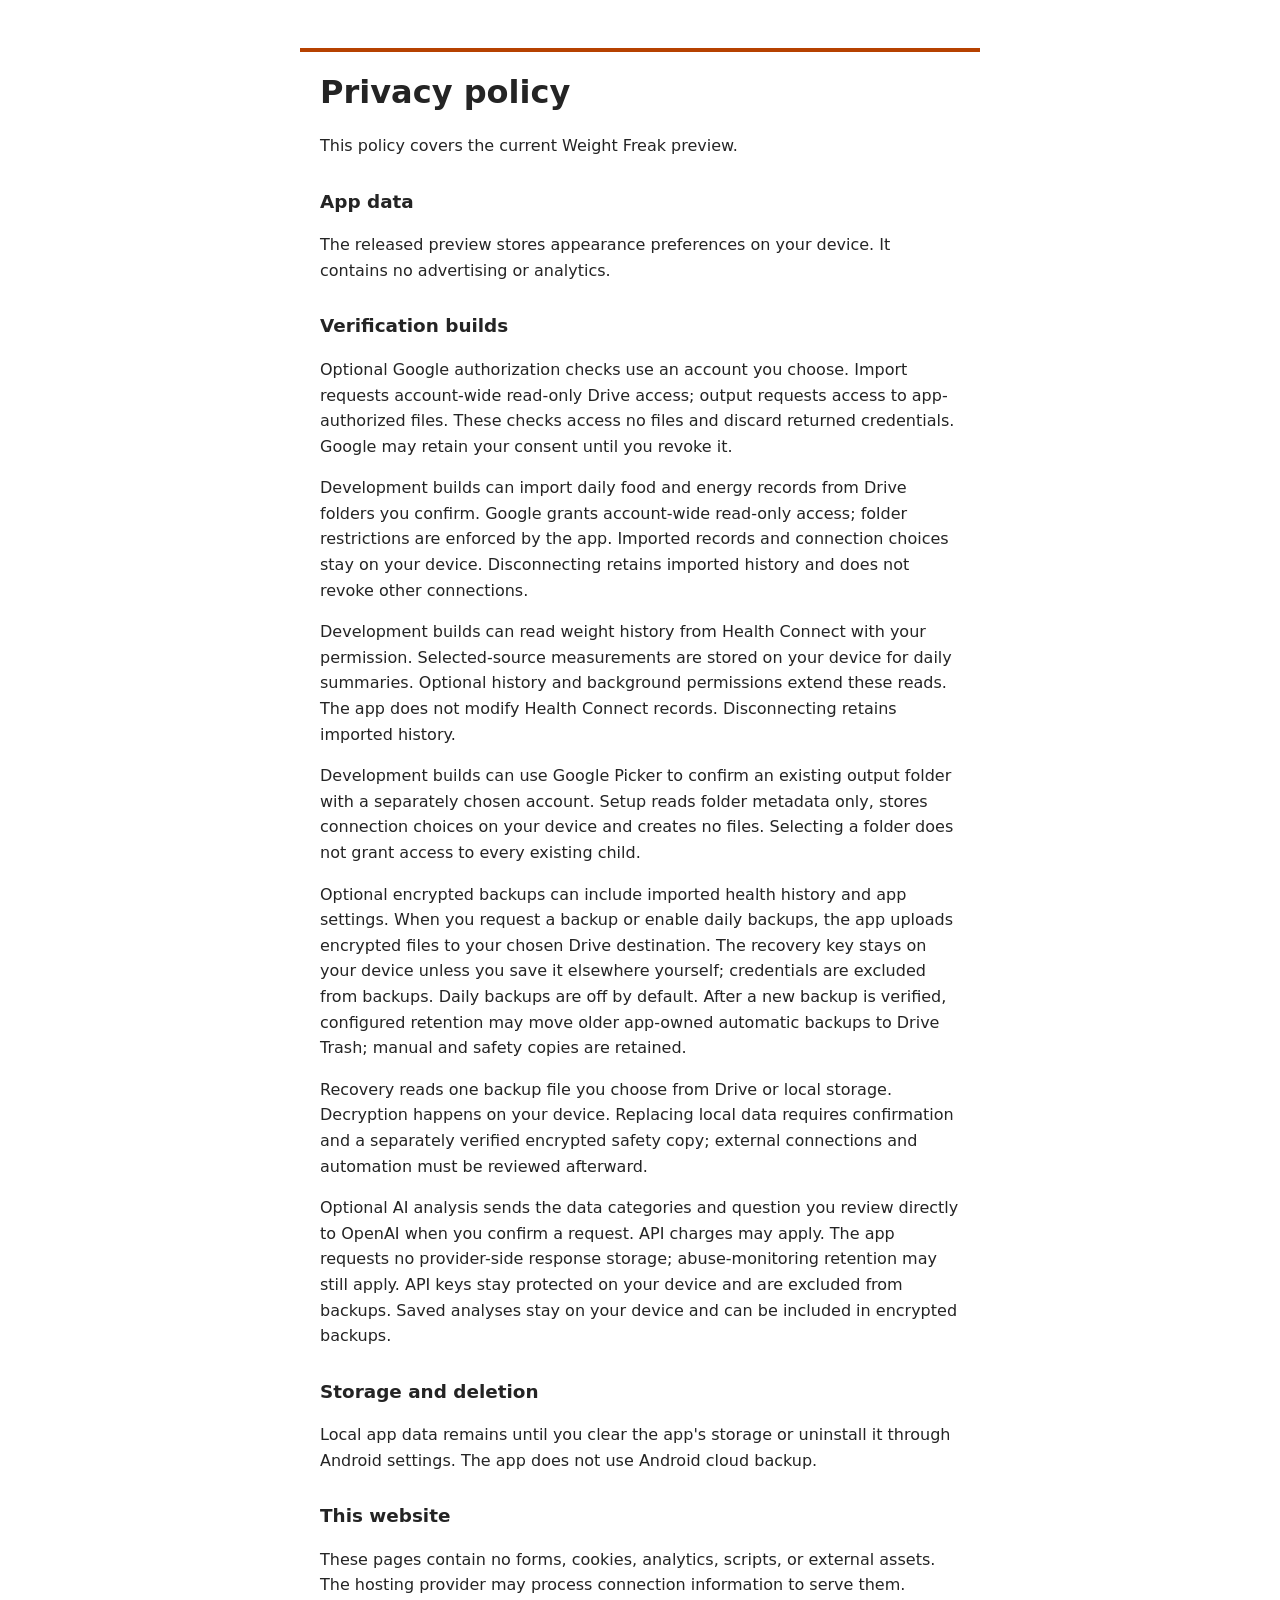
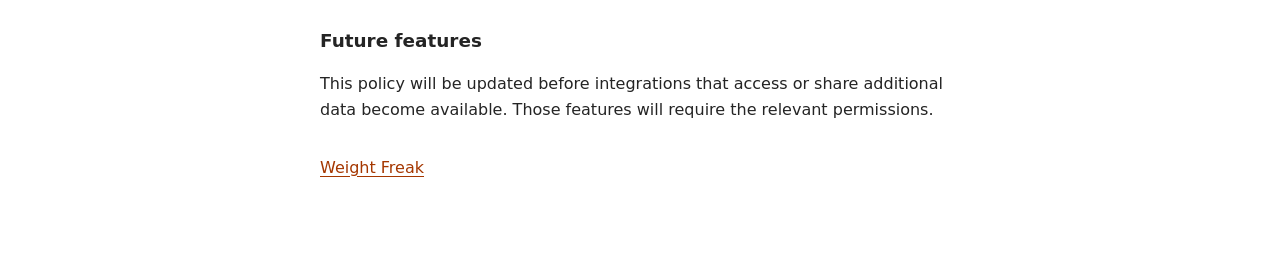
==== privacy.html @ 87418fe7 "Describe optional reviewed AI analysis" ====
<!doctype html>
<html lang="en">
<head>
  <meta charset="utf-8">
  <meta name="viewport" content="width=device-width, initial-scale=1">
  <meta name="referrer" content="no-referrer">
  <title>Privacy policy — Weight Freak</title>
  <link rel="stylesheet" href="style.css">
</head>
<body>
  <main>
    <h1>Privacy policy</h1>
    <p>This policy covers the current Weight Freak preview.</p>
    <h2>App data</h2>
    <p>The released preview stores appearance preferences on your device. It contains no advertising or analytics.</p>
    <h2>Verification builds</h2>
    <p>Optional Google authorization checks use an account you choose. Import requests account-wide read-only Drive access; output requests access to app-authorized files. These checks access no files and discard returned credentials. Google may retain your consent until you revoke it.</p>
    <p>Development builds can import daily food and energy records from Drive folders you confirm. Google grants account-wide read-only access; folder restrictions are enforced by the app. Imported records and connection choices stay on your device. Disconnecting retains imported history and does not revoke other connections.</p>
    <p>Development builds can read weight history from Health Connect with your permission. Selected-source measurements are stored on your device for daily summaries. Optional history and background permissions extend these reads. The app does not modify Health Connect records. Disconnecting retains imported history.</p>
    <p>Development builds can use Google Picker to confirm an existing output folder with a separately chosen account. Setup reads folder metadata only, stores connection choices on your device and creates no files. Selecting a folder does not grant access to every existing child.</p>
    <p>Optional encrypted backups can include imported health history and app settings. When you request a backup or enable daily backups, the app uploads encrypted files to your chosen Drive destination. The recovery key stays on your device unless you save it elsewhere yourself; credentials are excluded from backups. Daily backups are off by default. After a new backup is verified, configured retention may move older app-owned automatic backups to Drive Trash; manual and safety copies are retained.</p>
    <p>Recovery reads one backup file you choose from Drive or local storage. Decryption happens on your device. Replacing local data requires confirmation and a separately verified encrypted safety copy; external connections and automation must be reviewed afterward.</p>
    <p>Optional AI analysis sends the data categories and question you review directly to OpenAI when you confirm a request. API charges may apply. The app requests no provider-side response storage; abuse-monitoring retention may still apply. API keys stay protected on your device and are excluded from backups. Saved analyses stay on your device and can be included in encrypted backups.</p>
    <h2>Storage and deletion</h2>
    <p>Local app data remains until you clear the app's storage or uninstall it through Android settings. The app does not use Android cloud backup.</p>
    <h2>This website</h2>
    <p>These pages contain no forms, cookies, analytics, scripts, or external assets. The hosting provider may process connection information to serve them.</p>
    <h2>Future features</h2>
    <p>This policy will be updated before integrations that access or share additional data become available. Those features will require the relevant permissions.</p>
    <nav aria-label="Information"><a href="index.html">Weight Freak</a></nav>
  </main>
</body>
</html>
---- style.css ----
:root { color-scheme: light dark; font-family: system-ui, sans-serif; line-height: 1.6; color: #242424; background: #fff; }
body { margin: 0; }
main { max-width: 40rem; margin: 3rem auto; padding: 0 1.25rem 2rem; border-top: .3rem solid #b64100; }
h1 { font-size: 2rem; line-height: 1.2; }
h2 { font-size: 1.15rem; margin-top: 1.75rem; }
a { color: #a53700; text-underline-offset: .2em; }
a:focus-visible { outline: .15rem solid currentColor; outline-offset: .3rem; }
nav { margin-top: 2rem; }
@media (prefers-color-scheme: dark) {
  :root { color: #eee; background: #171717; }
  main { border-color: #ffab70; }
  a { color: #ffab70; }
}
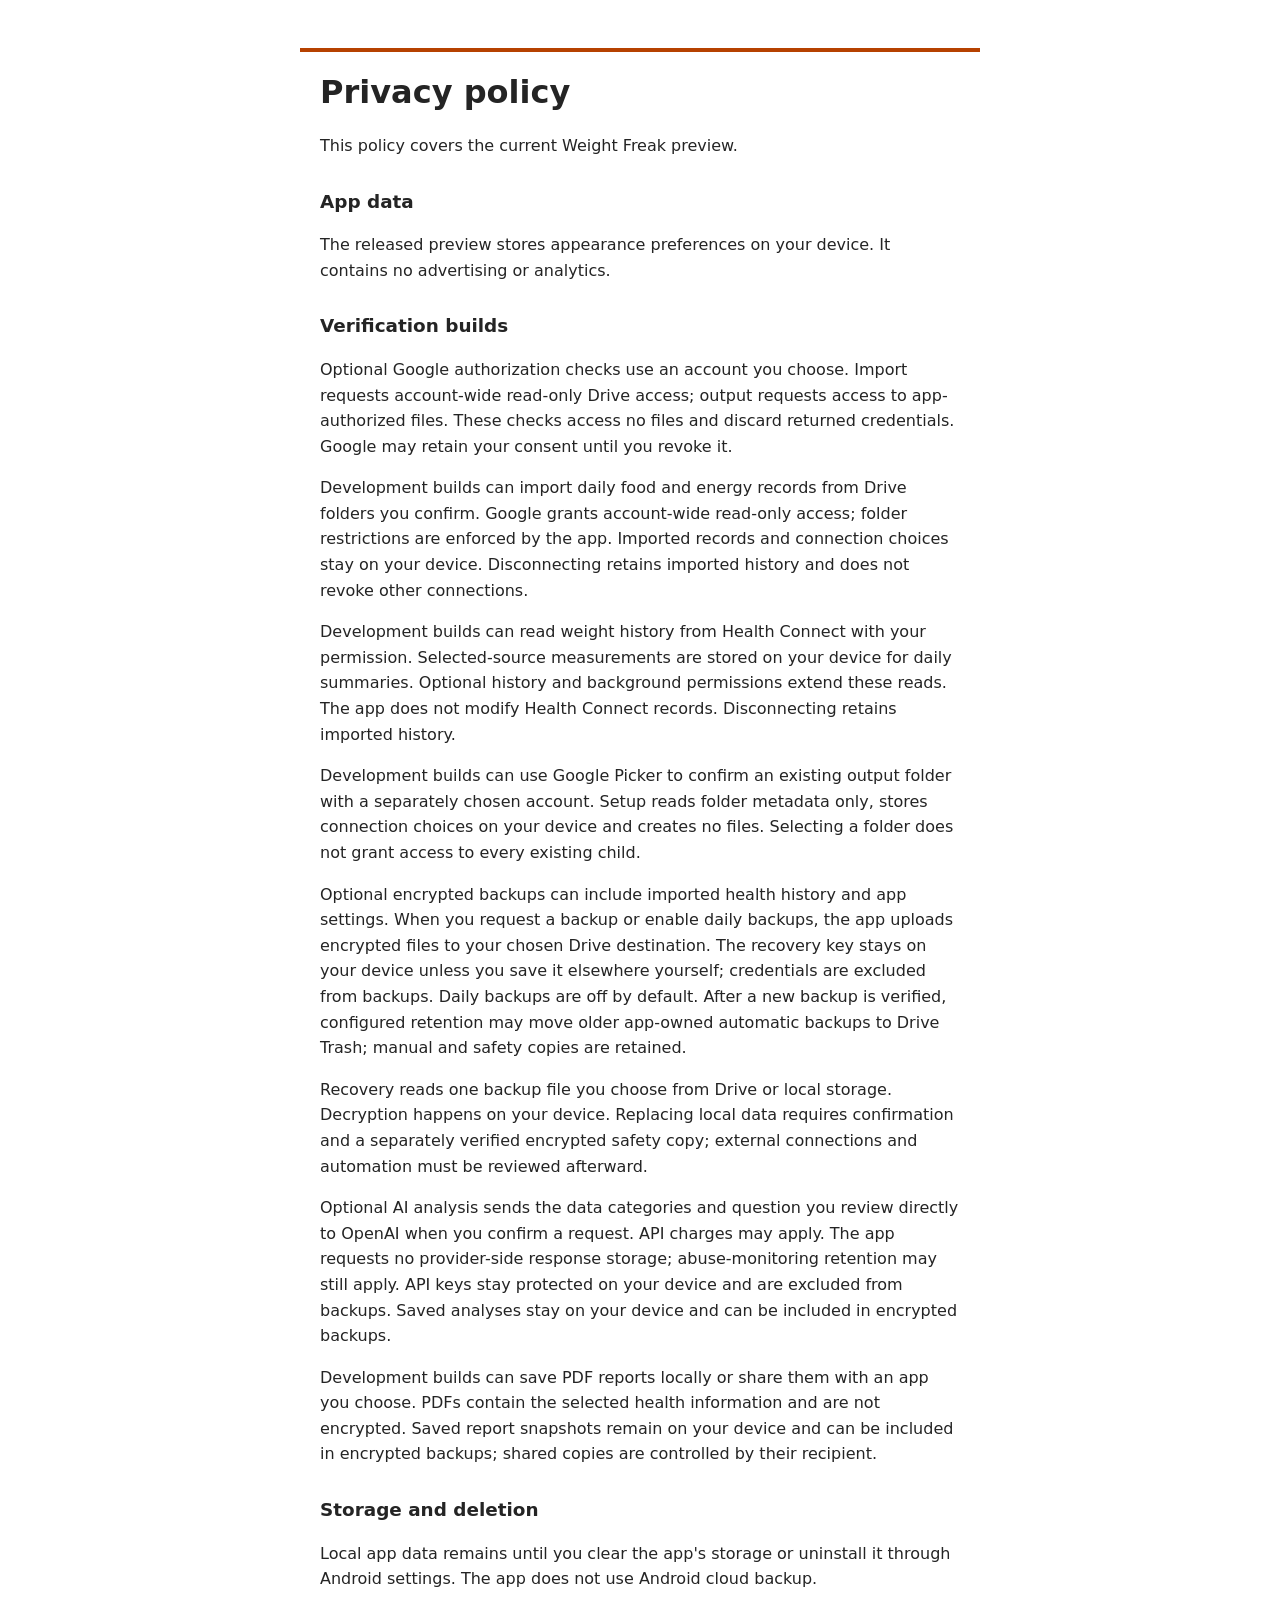
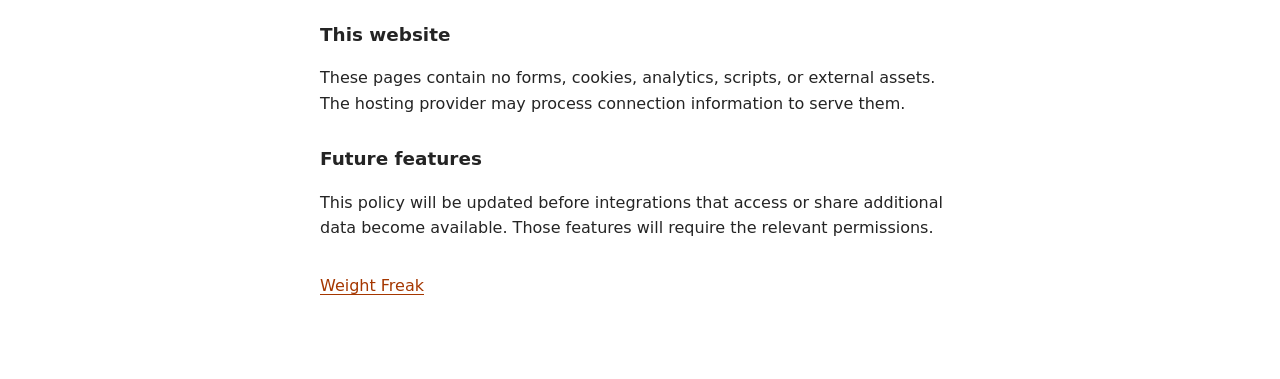
==== commit 5dcfc003: "Describe local PDF export and sharing" ====
--- a/privacy.html
+++ b/privacy.html
@@ -21,6 +21,7 @@
     <p>Optional encrypted backups can include imported health history and app settings. When you request a backup or enable daily backups, the app uploads encrypted files to your chosen Drive destination. The recovery key stays on your device unless you save it elsewhere yourself; credentials are excluded from backups. Daily backups are off by default. After a new backup is verified, configured retention may move older app-owned automatic backups to Drive Trash; manual and safety copies are retained.</p>
     <p>Recovery reads one backup file you choose from Drive or local storage. Decryption happens on your device. Replacing local data requires confirmation and a separately verified encrypted safety copy; external connections and automation must be reviewed afterward.</p>
     <p>Optional AI analysis sends the data categories and question you review directly to OpenAI when you confirm a request. API charges may apply. The app requests no provider-side response storage; abuse-monitoring retention may still apply. API keys stay protected on your device and are excluded from backups. Saved analyses stay on your device and can be included in encrypted backups.</p>
+    <p>Development builds can save PDF reports locally or share them with an app you choose. PDFs contain the selected health information and are not encrypted. Saved report snapshots remain on your device and can be included in encrypted backups; shared copies are controlled by their recipient.</p>
     <h2>Storage and deletion</h2>
     <p>Local app data remains until you clear the app's storage or uninstall it through Android settings. The app does not use Android cloud backup.</p>
     <h2>This website</h2>
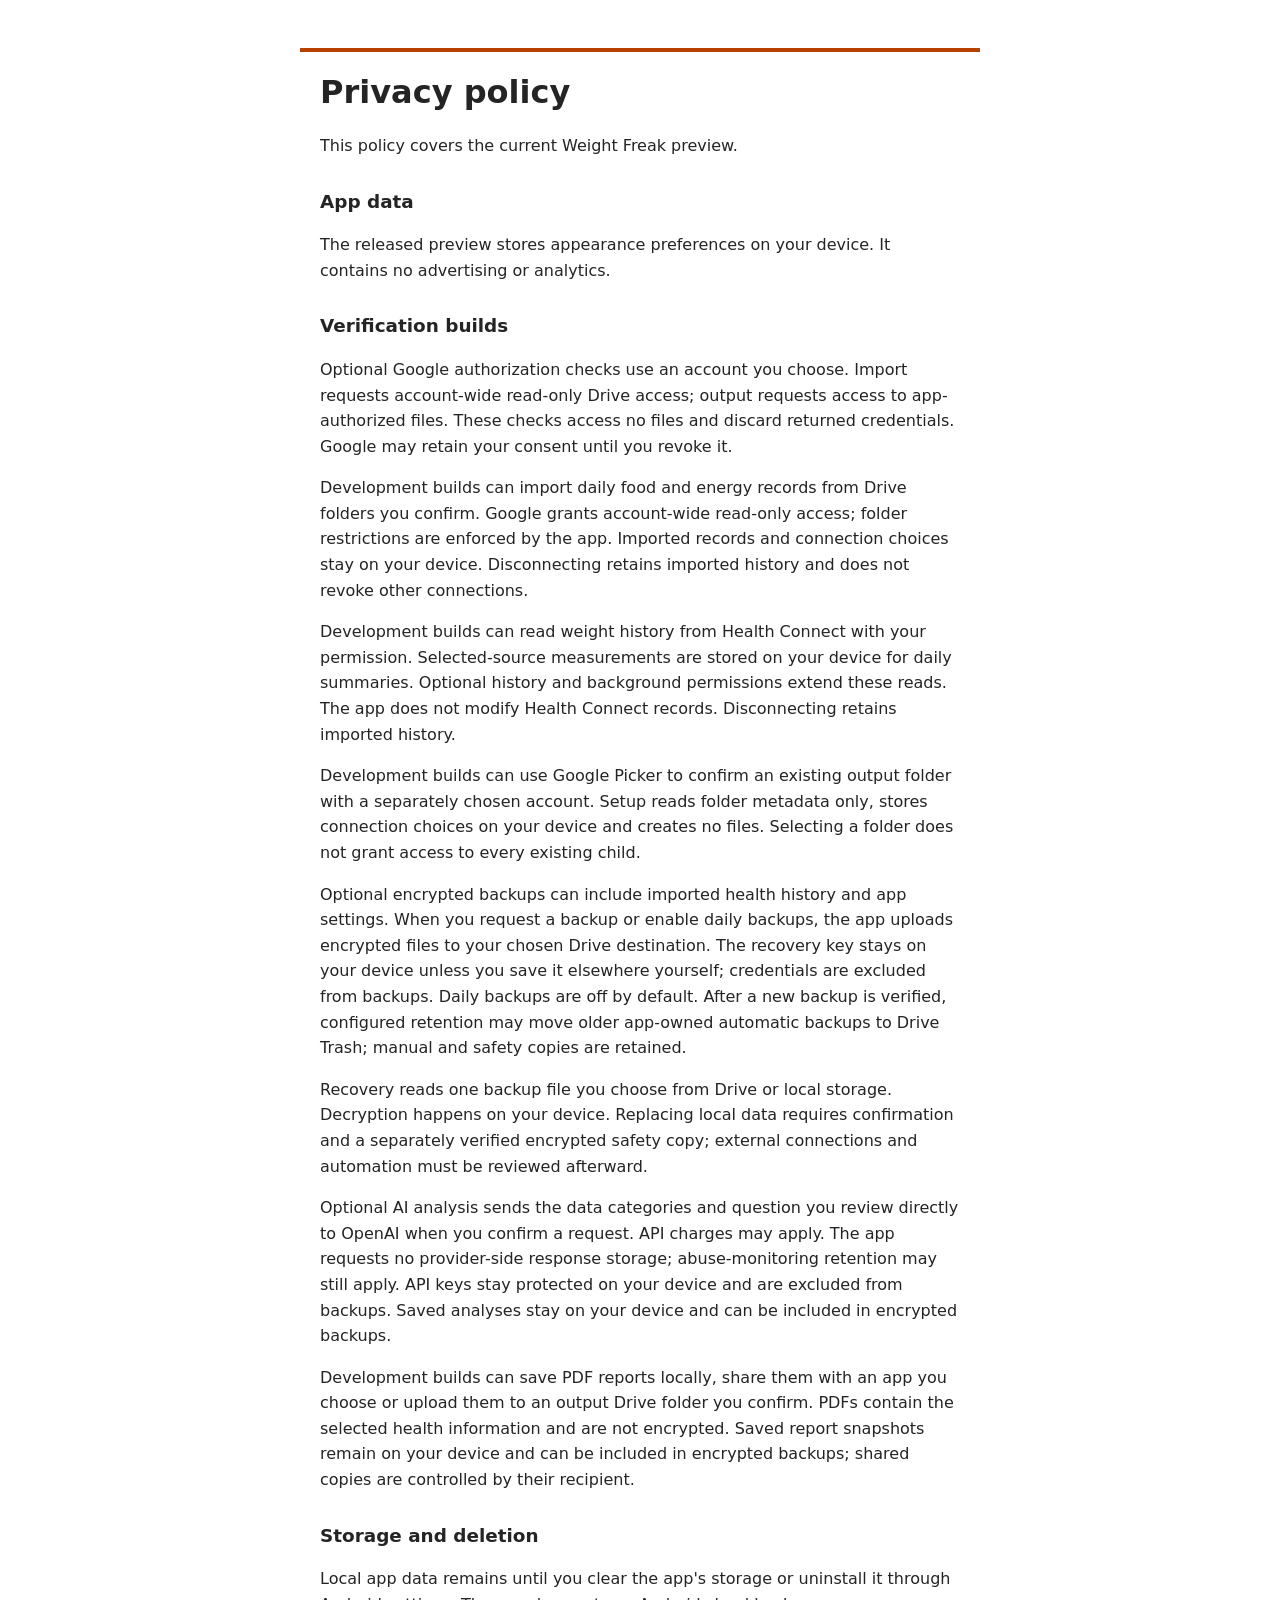
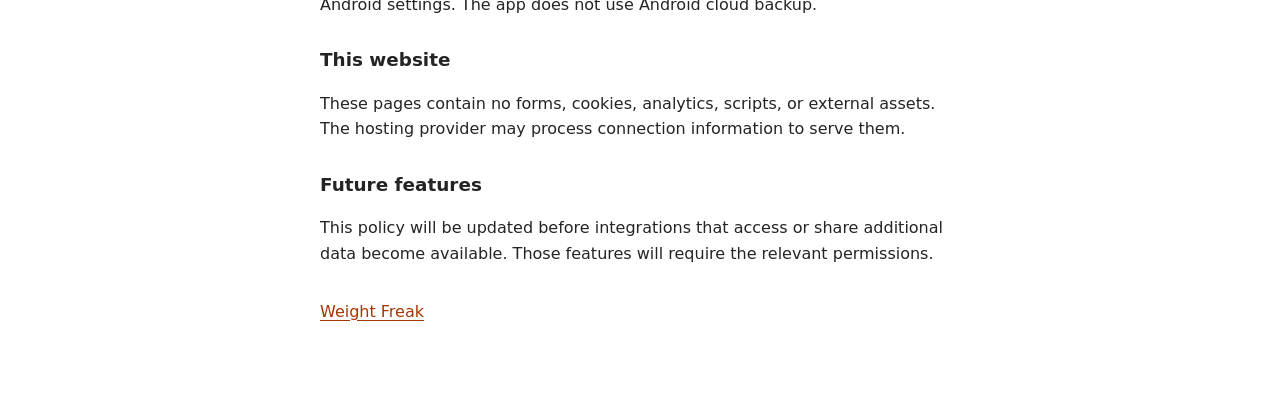
==== commit 9023d98f: "Clarify explicitly selected PDF output destinations" ====
--- a/privacy.html
+++ b/privacy.html
@@ -21,7 +21,7 @@
     <p>Optional encrypted backups can include imported health history and app settings. When you request a backup or enable daily backups, the app uploads encrypted files to your chosen Drive destination. The recovery key stays on your device unless you save it elsewhere yourself; credentials are excluded from backups. Daily backups are off by default. After a new backup is verified, configured retention may move older app-owned automatic backups to Drive Trash; manual and safety copies are retained.</p>
     <p>Recovery reads one backup file you choose from Drive or local storage. Decryption happens on your device. Replacing local data requires confirmation and a separately verified encrypted safety copy; external connections and automation must be reviewed afterward.</p>
     <p>Optional AI analysis sends the data categories and question you review directly to OpenAI when you confirm a request. API charges may apply. The app requests no provider-side response storage; abuse-monitoring retention may still apply. API keys stay protected on your device and are excluded from backups. Saved analyses stay on your device and can be included in encrypted backups.</p>
-    <p>Development builds can save PDF reports locally or share them with an app you choose. PDFs contain the selected health information and are not encrypted. Saved report snapshots remain on your device and can be included in encrypted backups; shared copies are controlled by their recipient.</p>
+    <p>Development builds can save PDF reports locally, share them with an app you choose or upload them to an output Drive folder you confirm. PDFs contain the selected health information and are not encrypted. Saved report snapshots remain on your device and can be included in encrypted backups; shared copies are controlled by their recipient.</p>
     <h2>Storage and deletion</h2>
     <p>Local app data remains until you clear the app's storage or uninstall it through Android settings. The app does not use Android cloud backup.</p>
     <h2>This website</h2>
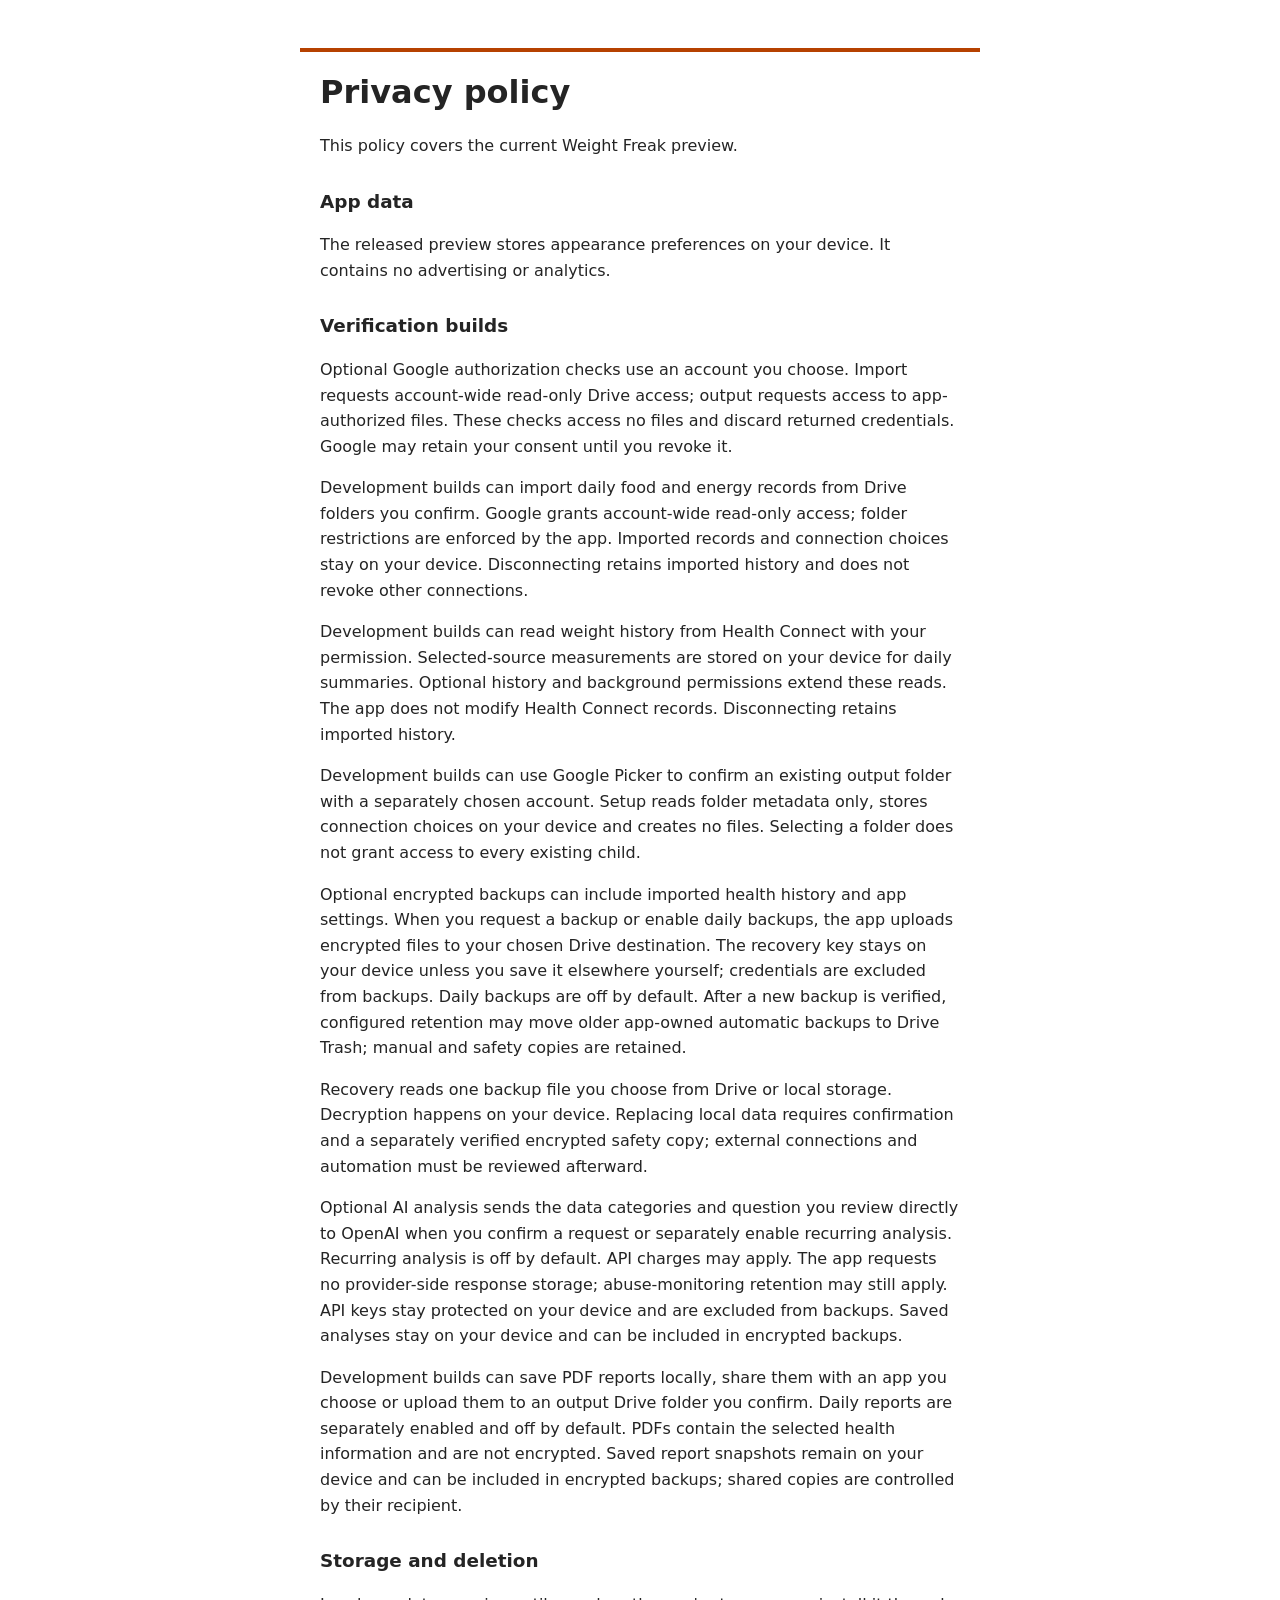
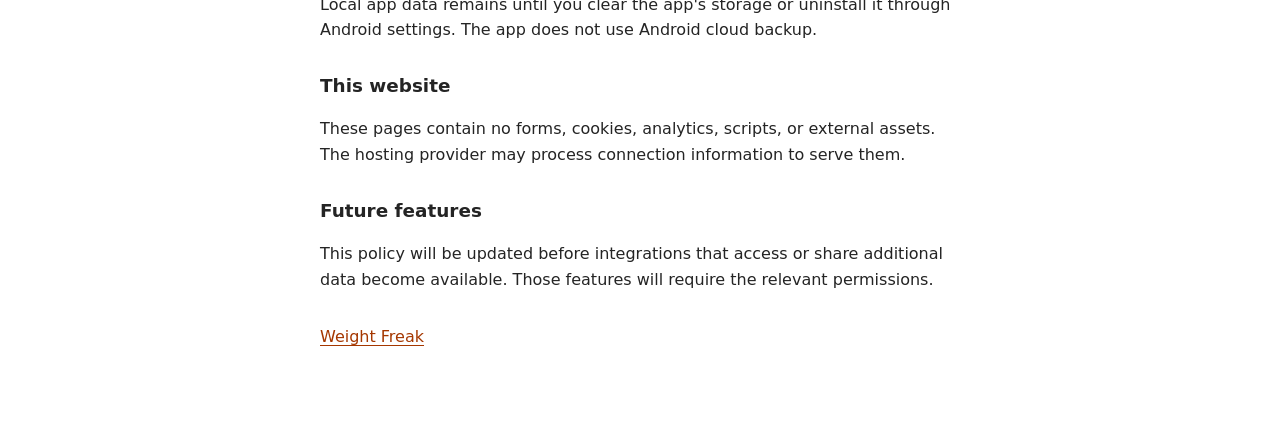
==== commit 4b2293b2: "Explain separately enabled recurring analysis and daily reports" ====
--- a/privacy.html
+++ b/privacy.html
@@ -20,8 +20,8 @@
     <p>Development builds can use Google Picker to confirm an existing output folder with a separately chosen account. Setup reads folder metadata only, stores connection choices on your device and creates no files. Selecting a folder does not grant access to every existing child.</p>
     <p>Optional encrypted backups can include imported health history and app settings. When you request a backup or enable daily backups, the app uploads encrypted files to your chosen Drive destination. The recovery key stays on your device unless you save it elsewhere yourself; credentials are excluded from backups. Daily backups are off by default. After a new backup is verified, configured retention may move older app-owned automatic backups to Drive Trash; manual and safety copies are retained.</p>
     <p>Recovery reads one backup file you choose from Drive or local storage. Decryption happens on your device. Replacing local data requires confirmation and a separately verified encrypted safety copy; external connections and automation must be reviewed afterward.</p>
-    <p>Optional AI analysis sends the data categories and question you review directly to OpenAI when you confirm a request. API charges may apply. The app requests no provider-side response storage; abuse-monitoring retention may still apply. API keys stay protected on your device and are excluded from backups. Saved analyses stay on your device and can be included in encrypted backups.</p>
-    <p>Development builds can save PDF reports locally, share them with an app you choose or upload them to an output Drive folder you confirm. PDFs contain the selected health information and are not encrypted. Saved report snapshots remain on your device and can be included in encrypted backups; shared copies are controlled by their recipient.</p>
+    <p>Optional AI analysis sends the data categories and question you review directly to OpenAI when you confirm a request or separately enable recurring analysis. Recurring analysis is off by default. API charges may apply. The app requests no provider-side response storage; abuse-monitoring retention may still apply. API keys stay protected on your device and are excluded from backups. Saved analyses stay on your device and can be included in encrypted backups.</p>
+    <p>Development builds can save PDF reports locally, share them with an app you choose or upload them to an output Drive folder you confirm. Daily reports are separately enabled and off by default. PDFs contain the selected health information and are not encrypted. Saved report snapshots remain on your device and can be included in encrypted backups; shared copies are controlled by their recipient.</p>
     <h2>Storage and deletion</h2>
     <p>Local app data remains until you clear the app's storage or uninstall it through Android settings. The app does not use Android cloud backup.</p>
     <h2>This website</h2>
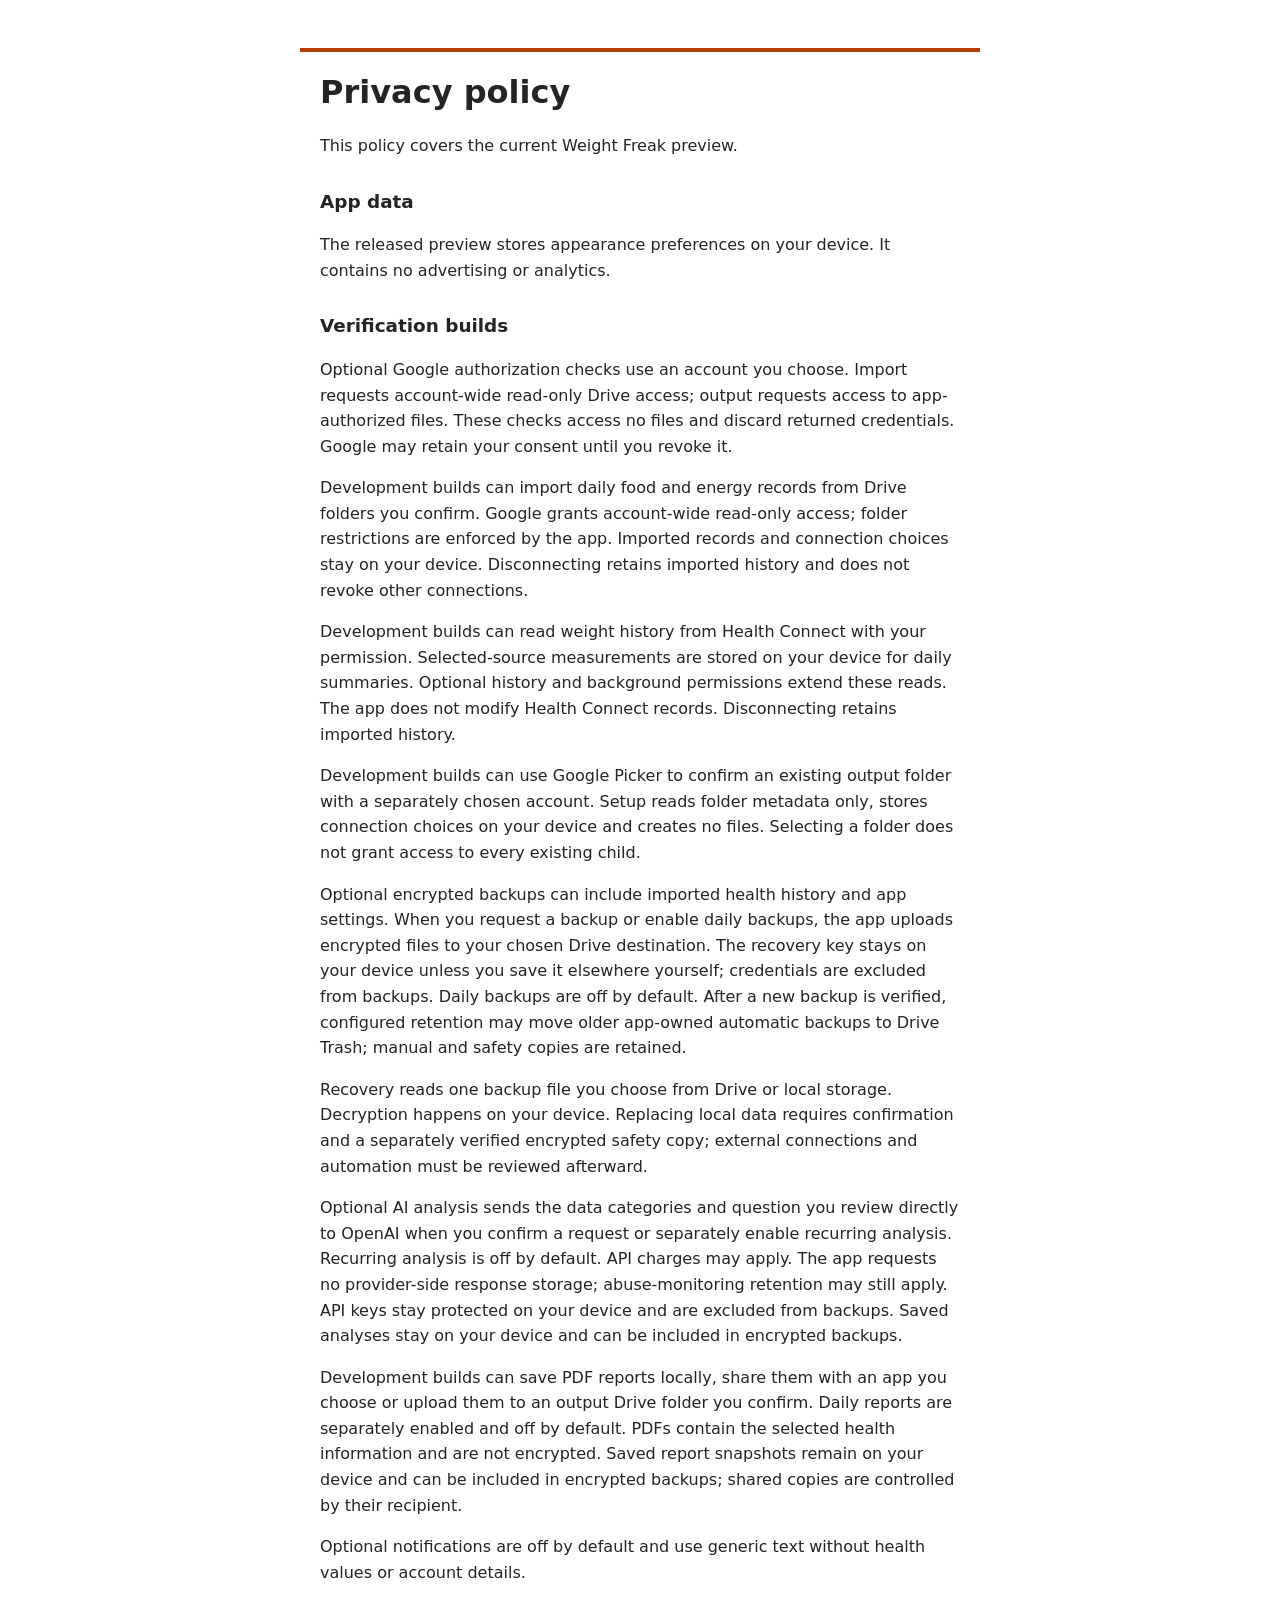
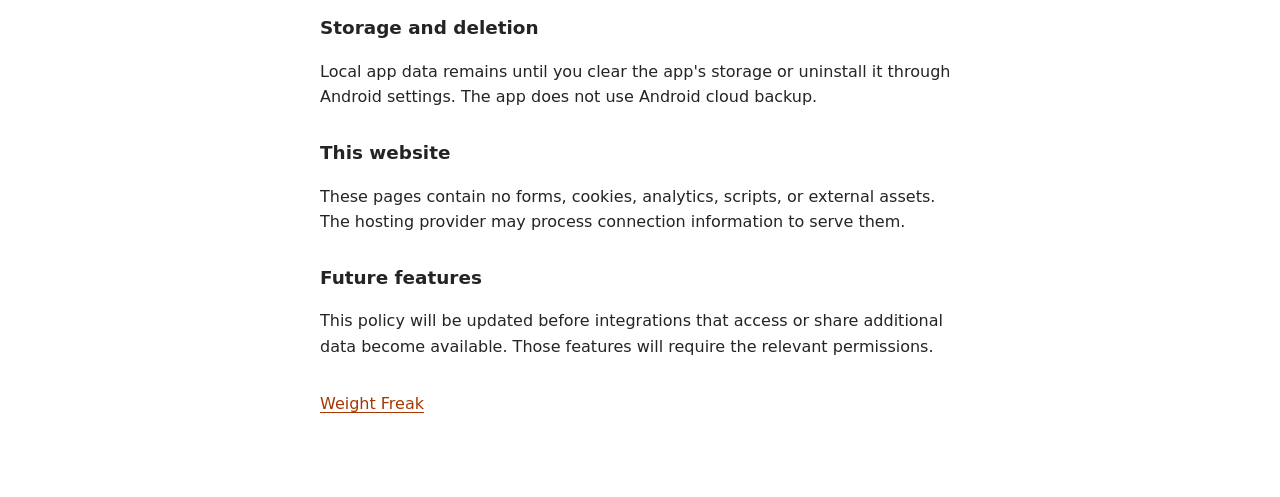
==== commit 1bb66cd1: "Disclose optional generic notifications" ====
--- a/privacy.html
+++ b/privacy.html
@@ -22,6 +22,7 @@
     <p>Recovery reads one backup file you choose from Drive or local storage. Decryption happens on your device. Replacing local data requires confirmation and a separately verified encrypted safety copy; external connections and automation must be reviewed afterward.</p>
     <p>Optional AI analysis sends the data categories and question you review directly to OpenAI when you confirm a request or separately enable recurring analysis. Recurring analysis is off by default. API charges may apply. The app requests no provider-side response storage; abuse-monitoring retention may still apply. API keys stay protected on your device and are excluded from backups. Saved analyses stay on your device and can be included in encrypted backups.</p>
     <p>Development builds can save PDF reports locally, share them with an app you choose or upload them to an output Drive folder you confirm. Daily reports are separately enabled and off by default. PDFs contain the selected health information and are not encrypted. Saved report snapshots remain on your device and can be included in encrypted backups; shared copies are controlled by their recipient.</p>
+    <p>Optional notifications are off by default and use generic text without health values or account details.</p>
     <h2>Storage and deletion</h2>
     <p>Local app data remains until you clear the app's storage or uninstall it through Android settings. The app does not use Android cloud backup.</p>
     <h2>This website</h2>
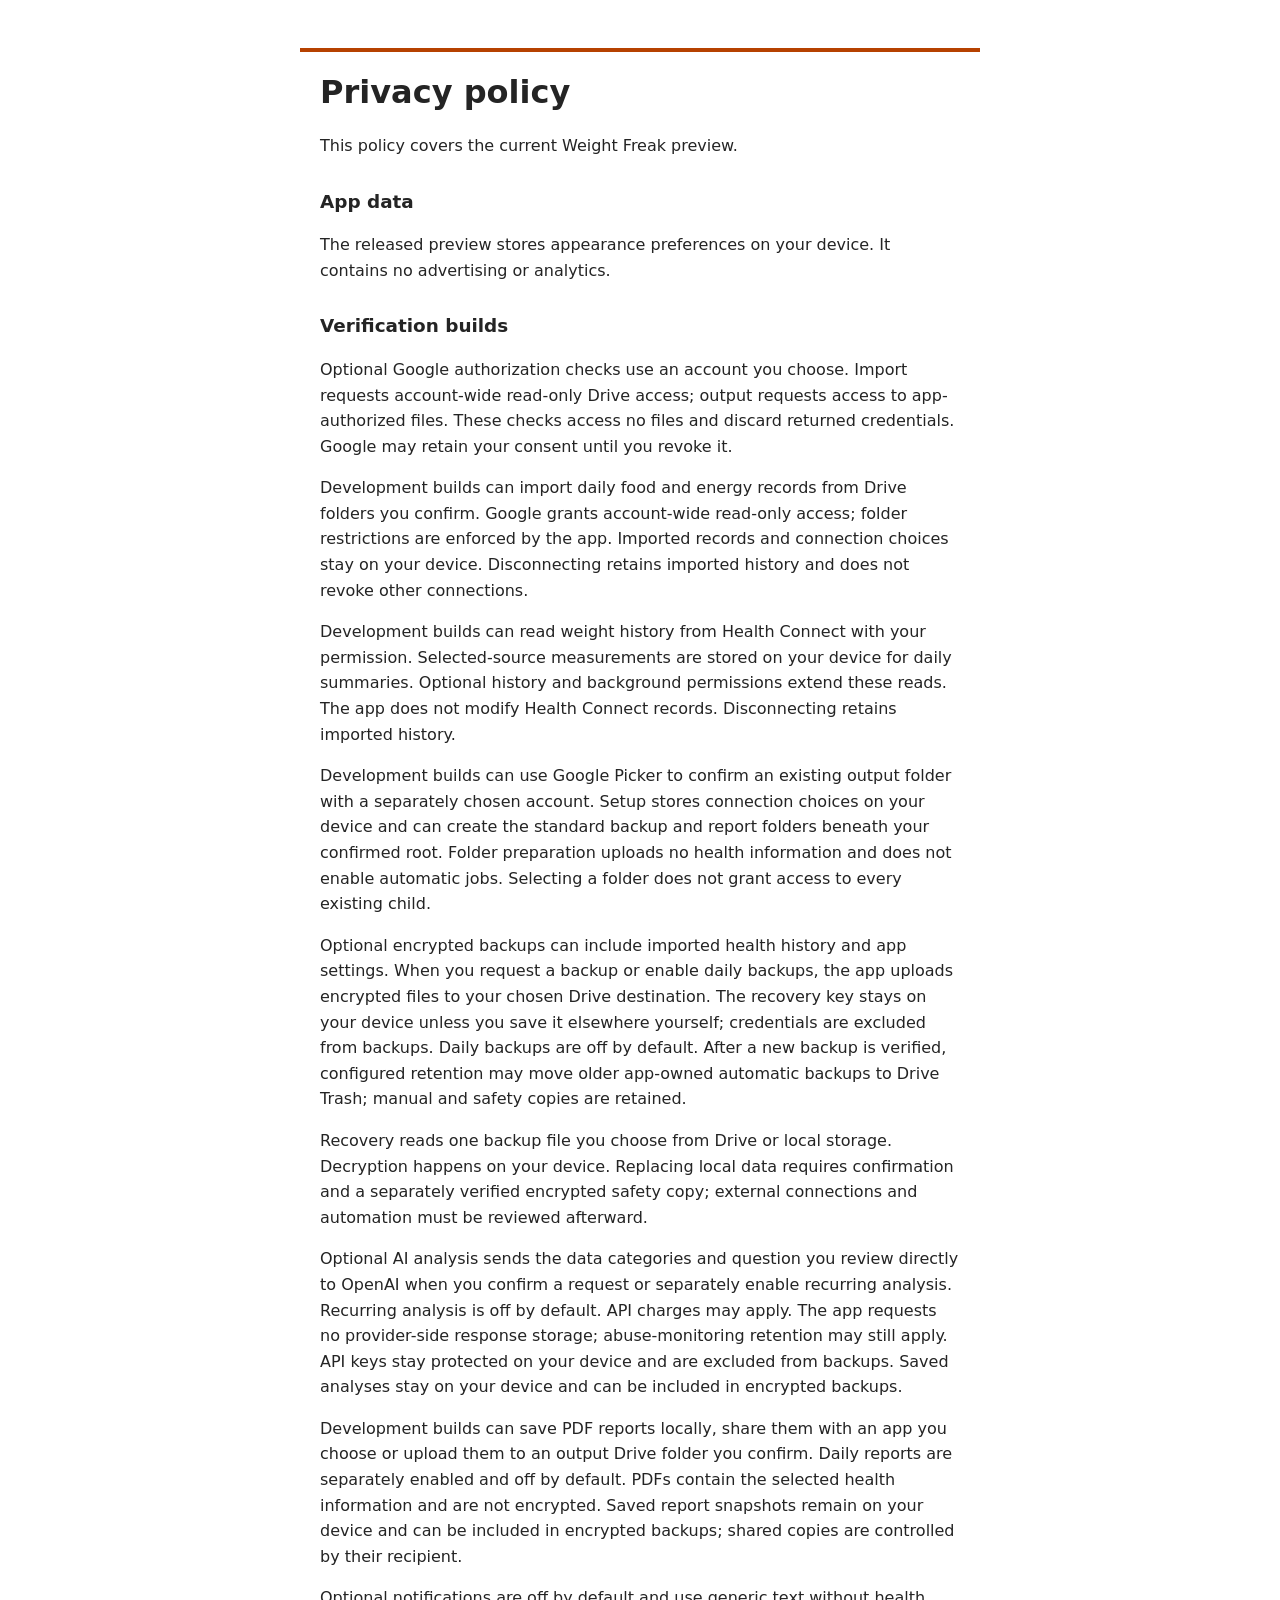
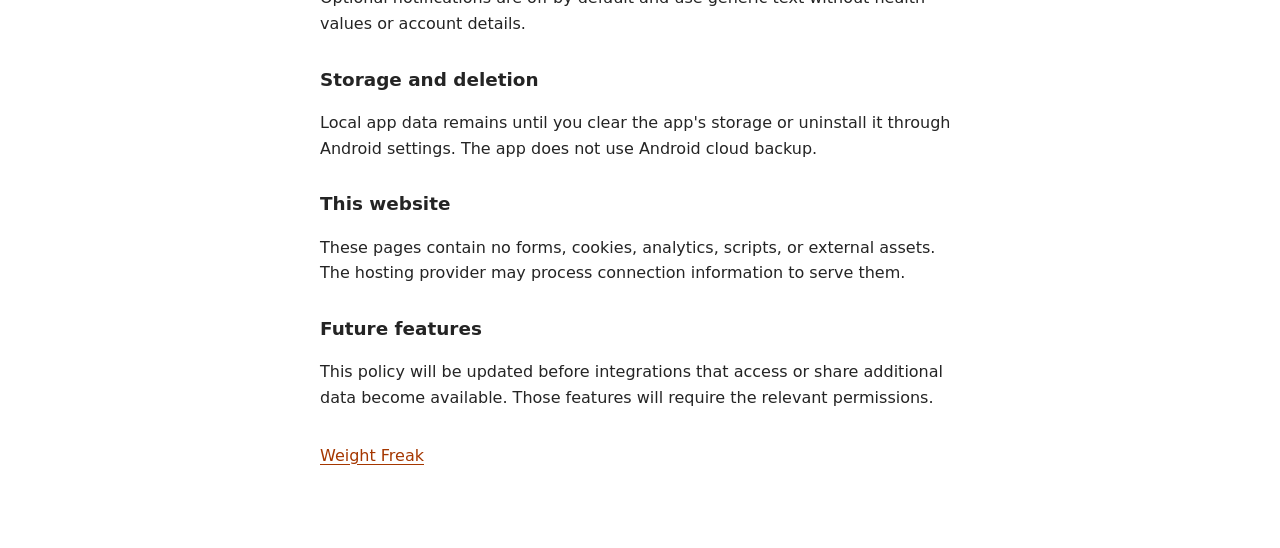
==== commit a0baeadd: "Describe authorized output folder preparation" ====
--- a/privacy.html
+++ b/privacy.html
@@ -17,7 +17,7 @@
     <p>Optional Google authorization checks use an account you choose. Import requests account-wide read-only Drive access; output requests access to app-authorized files. These checks access no files and discard returned credentials. Google may retain your consent until you revoke it.</p>
     <p>Development builds can import daily food and energy records from Drive folders you confirm. Google grants account-wide read-only access; folder restrictions are enforced by the app. Imported records and connection choices stay on your device. Disconnecting retains imported history and does not revoke other connections.</p>
     <p>Development builds can read weight history from Health Connect with your permission. Selected-source measurements are stored on your device for daily summaries. Optional history and background permissions extend these reads. The app does not modify Health Connect records. Disconnecting retains imported history.</p>
-    <p>Development builds can use Google Picker to confirm an existing output folder with a separately chosen account. Setup reads folder metadata only, stores connection choices on your device and creates no files. Selecting a folder does not grant access to every existing child.</p>
+    <p>Development builds can use Google Picker to confirm an existing output folder with a separately chosen account. Setup stores connection choices on your device and can create the standard backup and report folders beneath your confirmed root. Folder preparation uploads no health information and does not enable automatic jobs. Selecting a folder does not grant access to every existing child.</p>
     <p>Optional encrypted backups can include imported health history and app settings. When you request a backup or enable daily backups, the app uploads encrypted files to your chosen Drive destination. The recovery key stays on your device unless you save it elsewhere yourself; credentials are excluded from backups. Daily backups are off by default. After a new backup is verified, configured retention may move older app-owned automatic backups to Drive Trash; manual and safety copies are retained.</p>
     <p>Recovery reads one backup file you choose from Drive or local storage. Decryption happens on your device. Replacing local data requires confirmation and a separately verified encrypted safety copy; external connections and automation must be reviewed afterward.</p>
     <p>Optional AI analysis sends the data categories and question you review directly to OpenAI when you confirm a request or separately enable recurring analysis. Recurring analysis is off by default. API charges may apply. The app requests no provider-side response storage; abuse-monitoring retention may still apply. API keys stay protected on your device and are excluded from backups. Saved analyses stay on your device and can be included in encrypted backups.</p>
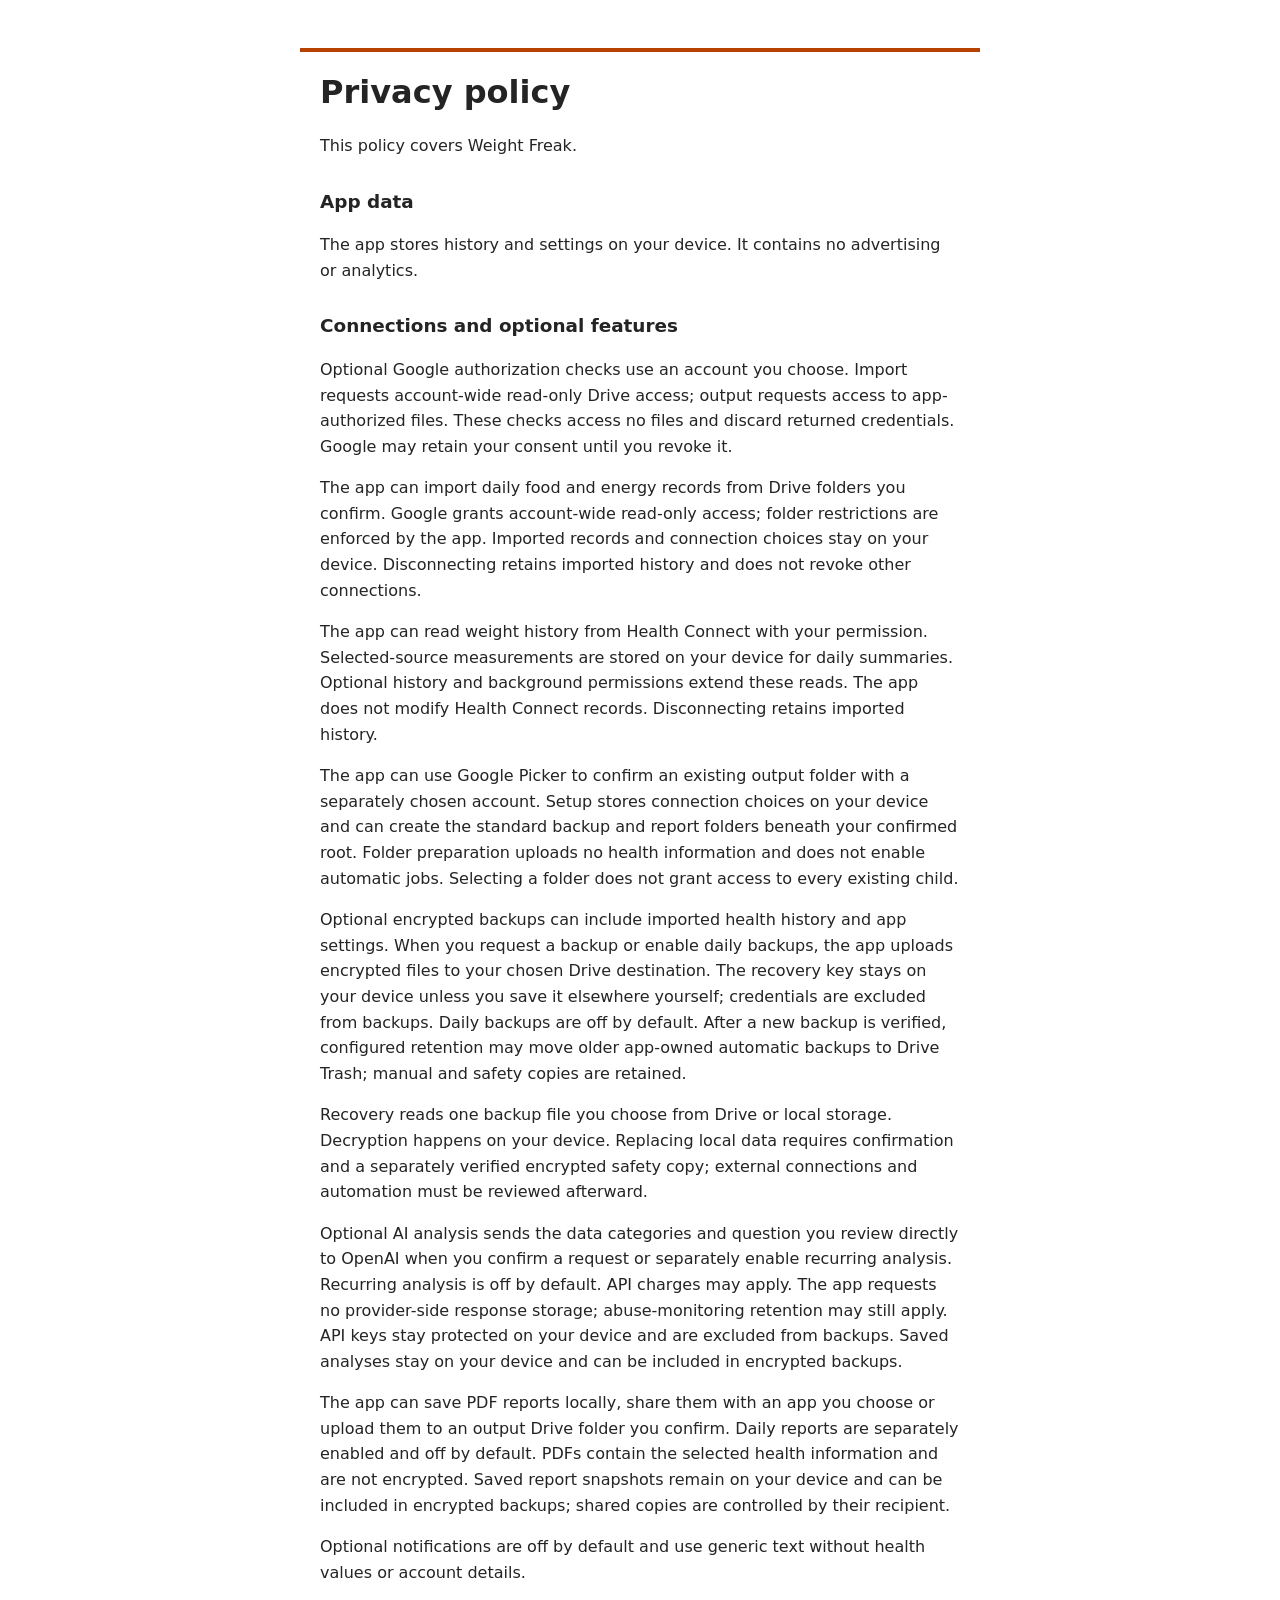
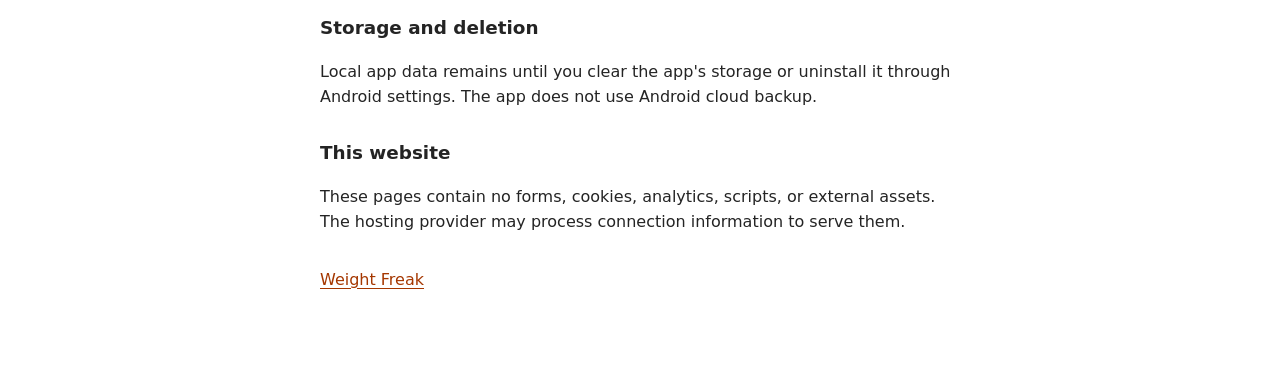
==== commit 5fecb651: "Describe current app features without private information" ====
--- a/privacy.html
+++ b/privacy.html
@@ -10,25 +10,23 @@
 <body>
   <main>
     <h1>Privacy policy</h1>
-    <p>This policy covers the current Weight Freak preview.</p>
+    <p>This policy covers Weight Freak.</p>
     <h2>App data</h2>
-    <p>The released preview stores appearance preferences on your device. It contains no advertising or analytics.</p>
-    <h2>Verification builds</h2>
+    <p>The app stores history and settings on your device. It contains no advertising or analytics.</p>
+    <h2>Connections and optional features</h2>
     <p>Optional Google authorization checks use an account you choose. Import requests account-wide read-only Drive access; output requests access to app-authorized files. These checks access no files and discard returned credentials. Google may retain your consent until you revoke it.</p>
-    <p>Development builds can import daily food and energy records from Drive folders you confirm. Google grants account-wide read-only access; folder restrictions are enforced by the app. Imported records and connection choices stay on your device. Disconnecting retains imported history and does not revoke other connections.</p>
-    <p>Development builds can read weight history from Health Connect with your permission. Selected-source measurements are stored on your device for daily summaries. Optional history and background permissions extend these reads. The app does not modify Health Connect records. Disconnecting retains imported history.</p>
-    <p>Development builds can use Google Picker to confirm an existing output folder with a separately chosen account. Setup stores connection choices on your device and can create the standard backup and report folders beneath your confirmed root. Folder preparation uploads no health information and does not enable automatic jobs. Selecting a folder does not grant access to every existing child.</p>
+    <p>The app can import daily food and energy records from Drive folders you confirm. Google grants account-wide read-only access; folder restrictions are enforced by the app. Imported records and connection choices stay on your device. Disconnecting retains imported history and does not revoke other connections.</p>
+    <p>The app can read weight history from Health Connect with your permission. Selected-source measurements are stored on your device for daily summaries. Optional history and background permissions extend these reads. The app does not modify Health Connect records. Disconnecting retains imported history.</p>
+    <p>The app can use Google Picker to confirm an existing output folder with a separately chosen account. Setup stores connection choices on your device and can create the standard backup and report folders beneath your confirmed root. Folder preparation uploads no health information and does not enable automatic jobs. Selecting a folder does not grant access to every existing child.</p>
     <p>Optional encrypted backups can include imported health history and app settings. When you request a backup or enable daily backups, the app uploads encrypted files to your chosen Drive destination. The recovery key stays on your device unless you save it elsewhere yourself; credentials are excluded from backups. Daily backups are off by default. After a new backup is verified, configured retention may move older app-owned automatic backups to Drive Trash; manual and safety copies are retained.</p>
     <p>Recovery reads one backup file you choose from Drive or local storage. Decryption happens on your device. Replacing local data requires confirmation and a separately verified encrypted safety copy; external connections and automation must be reviewed afterward.</p>
     <p>Optional AI analysis sends the data categories and question you review directly to OpenAI when you confirm a request or separately enable recurring analysis. Recurring analysis is off by default. API charges may apply. The app requests no provider-side response storage; abuse-monitoring retention may still apply. API keys stay protected on your device and are excluded from backups. Saved analyses stay on your device and can be included in encrypted backups.</p>
-    <p>Development builds can save PDF reports locally, share them with an app you choose or upload them to an output Drive folder you confirm. Daily reports are separately enabled and off by default. PDFs contain the selected health information and are not encrypted. Saved report snapshots remain on your device and can be included in encrypted backups; shared copies are controlled by their recipient.</p>
+    <p>The app can save PDF reports locally, share them with an app you choose or upload them to an output Drive folder you confirm. Daily reports are separately enabled and off by default. PDFs contain the selected health information and are not encrypted. Saved report snapshots remain on your device and can be included in encrypted backups; shared copies are controlled by their recipient.</p>
     <p>Optional notifications are off by default and use generic text without health values or account details.</p>
     <h2>Storage and deletion</h2>
     <p>Local app data remains until you clear the app's storage or uninstall it through Android settings. The app does not use Android cloud backup.</p>
     <h2>This website</h2>
     <p>These pages contain no forms, cookies, analytics, scripts, or external assets. The hosting provider may process connection information to serve them.</p>
-    <h2>Future features</h2>
-    <p>This policy will be updated before integrations that access or share additional data become available. Those features will require the relevant permissions.</p>
     <nav aria-label="Information"><a href="index.html">Weight Freak</a></nav>
   </main>
 </body>
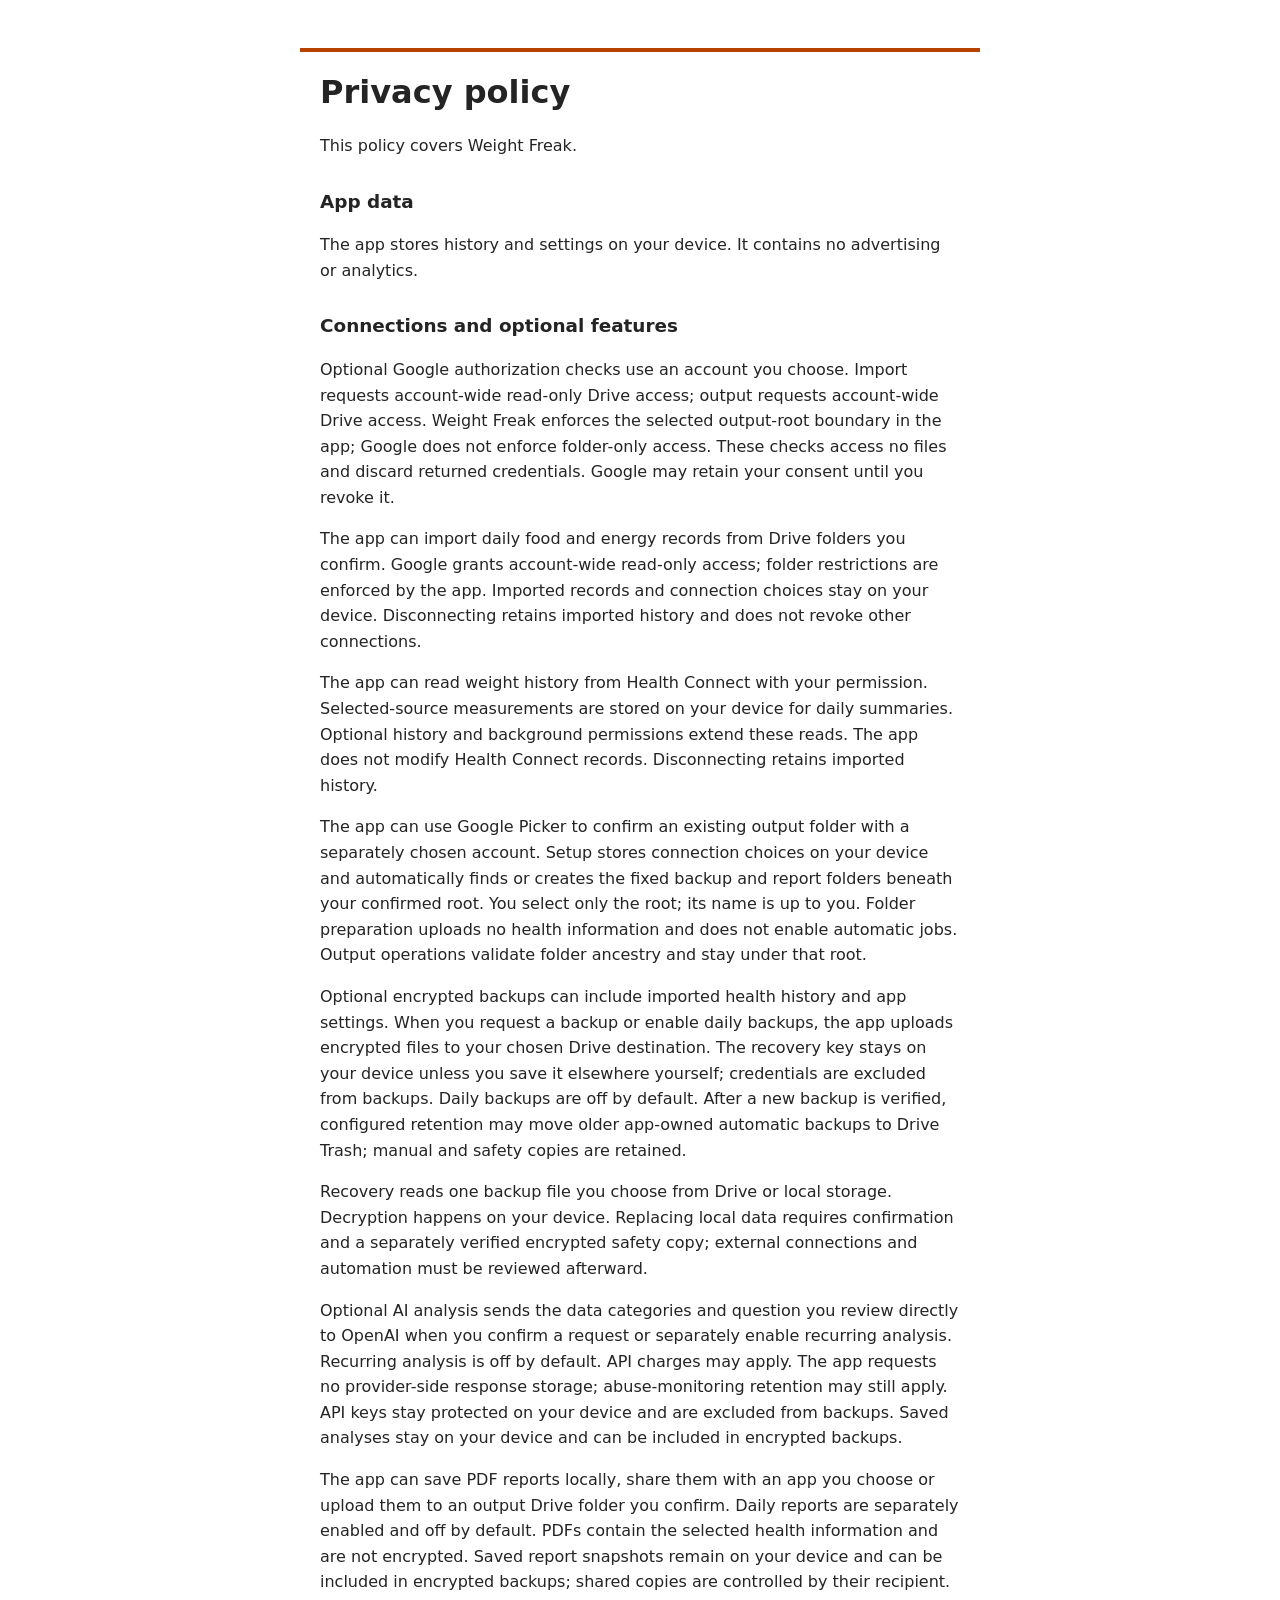
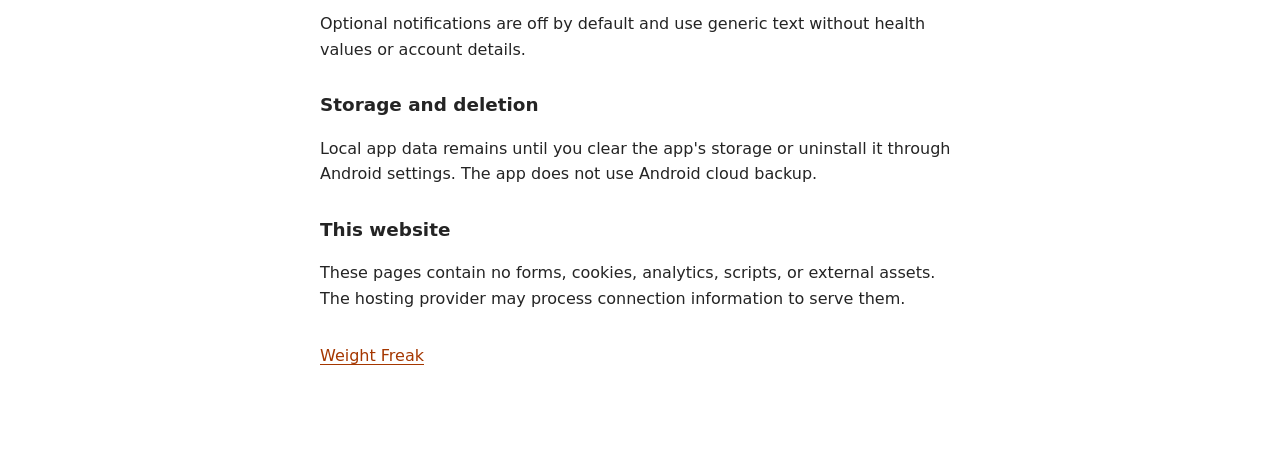
==== commit 63f5418f: "Explain root-bound output access and automatic folder setup" ====
--- a/privacy.html
+++ b/privacy.html
@@ -14,10 +14,10 @@
     <h2>App data</h2>
     <p>The app stores history and settings on your device. It contains no advertising or analytics.</p>
     <h2>Connections and optional features</h2>
-    <p>Optional Google authorization checks use an account you choose. Import requests account-wide read-only Drive access; output requests access to app-authorized files. These checks access no files and discard returned credentials. Google may retain your consent until you revoke it.</p>
+    <p>Optional Google authorization checks use an account you choose. Import requests account-wide read-only Drive access; output requests account-wide Drive access. Weight Freak enforces the selected output-root boundary in the app; Google does not enforce folder-only access. These checks access no files and discard returned credentials. Google may retain your consent until you revoke it.</p>
     <p>The app can import daily food and energy records from Drive folders you confirm. Google grants account-wide read-only access; folder restrictions are enforced by the app. Imported records and connection choices stay on your device. Disconnecting retains imported history and does not revoke other connections.</p>
     <p>The app can read weight history from Health Connect with your permission. Selected-source measurements are stored on your device for daily summaries. Optional history and background permissions extend these reads. The app does not modify Health Connect records. Disconnecting retains imported history.</p>
-    <p>The app can use Google Picker to confirm an existing output folder with a separately chosen account. Setup stores connection choices on your device and can create the standard backup and report folders beneath your confirmed root. Folder preparation uploads no health information and does not enable automatic jobs. Selecting a folder does not grant access to every existing child.</p>
+    <p>The app can use Google Picker to confirm an existing output folder with a separately chosen account. Setup stores connection choices on your device and automatically finds or creates the fixed backup and report folders beneath your confirmed root. You select only the root; its name is up to you. Folder preparation uploads no health information and does not enable automatic jobs. Output operations validate folder ancestry and stay under that root.</p>
     <p>Optional encrypted backups can include imported health history and app settings. When you request a backup or enable daily backups, the app uploads encrypted files to your chosen Drive destination. The recovery key stays on your device unless you save it elsewhere yourself; credentials are excluded from backups. Daily backups are off by default. After a new backup is verified, configured retention may move older app-owned automatic backups to Drive Trash; manual and safety copies are retained.</p>
     <p>Recovery reads one backup file you choose from Drive or local storage. Decryption happens on your device. Replacing local data requires confirmation and a separately verified encrypted safety copy; external connections and automation must be reviewed afterward.</p>
     <p>Optional AI analysis sends the data categories and question you review directly to OpenAI when you confirm a request or separately enable recurring analysis. Recurring analysis is off by default. API charges may apply. The app requests no provider-side response storage; abuse-monitoring retention may still apply. API keys stay protected on your device and are excluded from backups. Saved analyses stay on your device and can be included in encrypted backups.</p>
